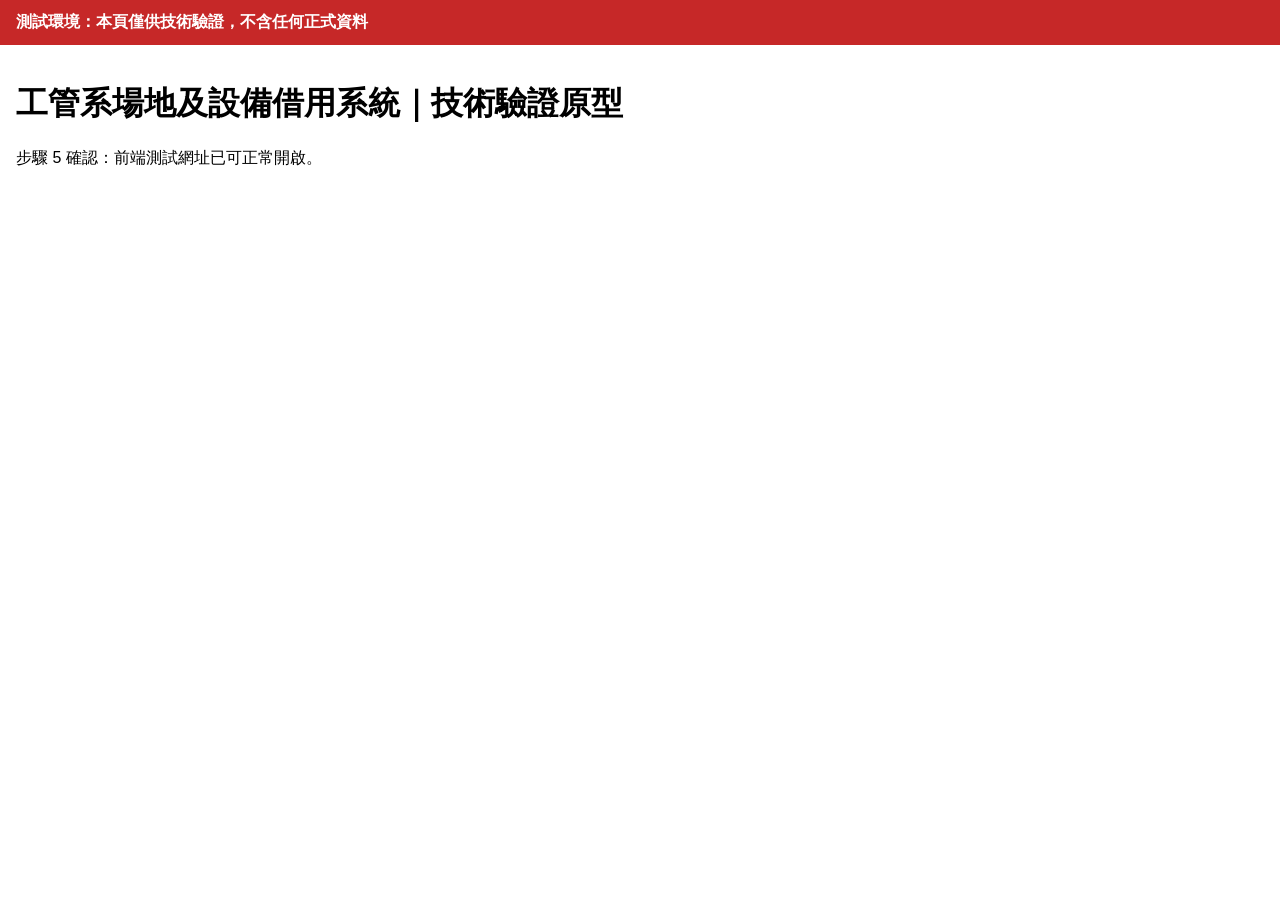
==== index.html @ 8d5079b2 "Create index.html" ====
<!doctype html>
<html lang="zh-Hant">
<head>
  <meta charset="utf-8">
  <meta name="viewport" content="width=device-width, initial-scale=1">
  <title>借用系統原型（測試環境）</title>
</head>
<body style="font-family:sans-serif;margin:0">
  <div style="background:#c62828;color:#fff;padding:12px 16px;font-weight:bold">
    測試環境：本頁僅供技術驗證，不含任何正式資料
  </div>
  <main style="padding:16px">
    <h1>工管系場地及設備借用系統｜技術驗證原型</h1>
    <p>步驟 5 確認：前端測試網址已可正常開啟。</p>
  </main>
</body>
</html>
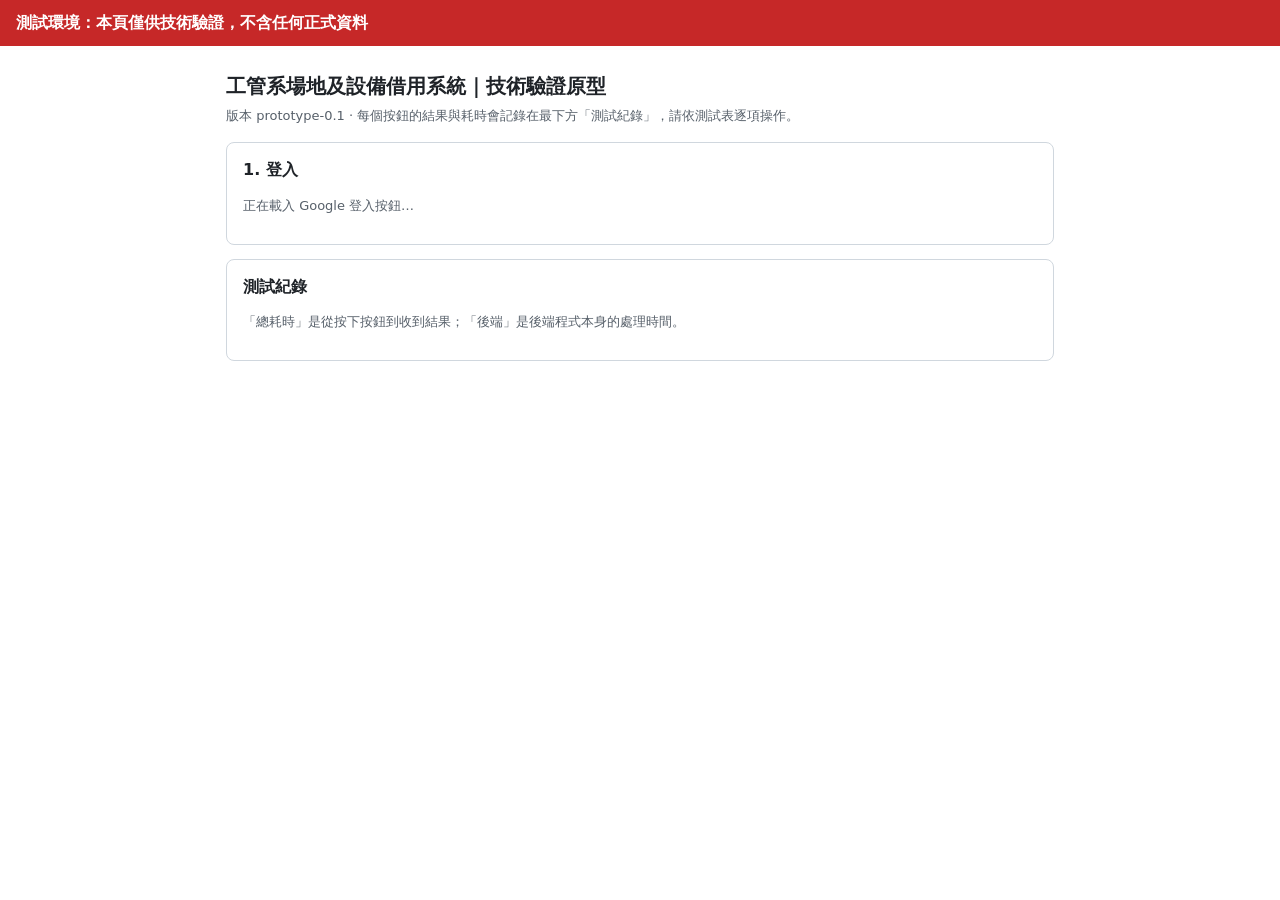
==== commit 69be4edb: "原型測試頁 prototype-0.1" ====
--- a/index.html
+++ b/index.html
@@ -1,17 +1,341 @@
 <!doctype html>
 <html lang="zh-Hant">
 <head>
-  <meta charset="utf-8">
-  <meta name="viewport" content="width=device-width, initial-scale=1">
-  <title>借用系統原型（測試環境）</title>
+<meta charset="utf-8">
+<meta name="viewport" content="width=device-width, initial-scale=1">
+<title>借用系統原型（測試環境）</title>
+<!-- 工管系場地及設備借用系統｜技術驗證原型前端 prototype-0.1（2026-10-23）
+     本頁只放公開資訊：後端網址、Google 登入用戶端 ID。不含任何密碼、金鑰或資料。 -->
+<script src="https://accounts.google.com/gsi/client" async defer></script>
+<style>
+  :root { --red:#c62828; --ink:#1f2328; --mute:#57606a; --line:#d0d7de; --bg:#f6f8fa; --ok:#1a7f37; --bad:#cf222e; --warn:#9a6700; }
+  * { box-sizing:border-box; }
+  body { margin:0; font-family:"Noto Sans TC","Microsoft JhengHei",system-ui,sans-serif; color:var(--ink); background:#fff; line-height:1.6; }
+  .banner { background:var(--red); color:#fff; padding:10px 16px; font-weight:700; position:sticky; top:0; z-index:10; }
+  .inapp { display:none; background:#fff4ce; border-bottom:1px solid #e3c25b; padding:10px 16px; }
+  main { max-width:860px; margin:0 auto; padding:16px; }
+  h1 { font-size:20px; margin:8px 0 4px; }
+  h2 { font-size:16px; margin:0 0 8px; }
+  .sub { color:var(--mute); font-size:13px; margin:0 0 16px; }
+  section { border:1px solid var(--line); border-radius:8px; padding:14px 16px; margin:0 0 14px; }
+  .row { display:flex; flex-wrap:wrap; gap:8px; align-items:center; margin:6px 0; }
+  button { font:inherit; font-size:14px; padding:7px 12px; border:1px solid var(--line); border-radius:6px; background:var(--bg); cursor:pointer; }
+  button.primary { background:#0969da; border-color:#0969da; color:#fff; }
+  button.admin { border-color:#bf8700; }
+  button:disabled { opacity:.5; cursor:not-allowed; }
+  input, select { font:inherit; font-size:14px; padding:6px 8px; border:1px solid var(--line); border-radius:6px; }
+  .who { display:grid; grid-template-columns:max-content 1fr; gap:2px 12px; font-size:14px; }
+  .who dt { color:var(--mute); }
+  .who dd { margin:0; word-break:break-all; }
+  .tag { display:inline-block; font-size:12px; padding:1px 8px; border-radius:10px; border:1px solid var(--line); margin-right:4px; }
+  .note { font-size:13px; color:var(--mute); }
+  #log { list-style:none; padding:0; margin:0; font-size:13px; max-height:420px; overflow:auto; }
+  #log li { border-bottom:1px solid var(--line); padding:6px 2px; }
+  #log .t { color:var(--mute); margin-right:6px; }
+  .ok { color:var(--ok); font-weight:700; }
+  .bad { color:var(--bad); font-weight:700; }
+  .warn { color:var(--warn); font-weight:700; }
+  table { border-collapse:collapse; width:100%; font-size:13px; }
+  th, td { border-bottom:1px solid var(--line); text-align:left; padding:4px 6px; }
+  .hidden { display:none; }
+</style>
 </head>
-<body style="font-family:sans-serif;margin:0">
-  <div style="background:#c62828;color:#fff;padding:12px 16px;font-weight:bold">
-    測試環境：本頁僅供技術驗證，不含任何正式資料
-  </div>
-  <main style="padding:16px">
-    <h1>工管系場地及設備借用系統｜技術驗證原型</h1>
-    <p>步驟 5 確認：前端測試網址已可正常開啟。</p>
-  </main>
+<body>
+<div class="banner">測試環境：本頁僅供技術驗證，不含任何正式資料</div>
+<div class="inapp" id="inapp">
+  您正在 App 內建瀏覽器中開啟，Google 可能不允許在這裡登入。
+  <a id="openExternal" href="#">請改用手機瀏覽器開啟</a>（或按右上角「⋯」選擇「以瀏覽器開啟」）。
+</div>
+<main>
+  <h1>工管系場地及設備借用系統｜技術驗證原型</h1>
+  <p class="sub">版本 prototype-0.1 · 每個按鈕的結果與耗時會記錄在最下方「測試紀錄」，請依測試表逐項操作。</p>
+
+  <section id="loginBox">
+    <h2>1. 登入</h2>
+    <div id="gsiButton"></div>
+    <p class="note" id="gsiStatus">正在載入 Google 登入按鈕…</p>
+  </section>
+
+  <section id="meBox" class="hidden">
+    <h2>目前登入者</h2>
+    <dl class="who">
+      <dt>姓名</dt><dd id="meName"></dd>
+      <dt>Google Email</dt><dd id="meEmail"></dd>
+      <dt>使用者編號</dt><dd id="meId"></dd>
+      <dt>帳號狀態</dt><dd id="meStatus"></dd>
+      <dt>角色</dt><dd id="meRoles"></dd>
+      <dt>學校 Email</dt><dd id="meSchool"></dd>
+    </dl>
+    <div class="row">
+      <button onclick="doMe()">重新讀取我的資料</button>
+      <button onclick="doLogout()">登出</button>
+    </div>
+  </section>
+
+  <section id="setupBox" class="hidden">
+    <h2>首位系統管理員初始化</h2>
+    <p class="note">系統尚未初始化。只有系辦指定的帳號，輸入系辦產生的設定碼才會成功。設定碼請不要貼到任何對話中。</p>
+    <div class="row">
+      <input id="setupCode" placeholder="XXXX-XXXX-XXXX" autocomplete="off" maxlength="20">
+      <button class="primary" onclick="doClaim()">送出設定碼</button>
+    </div>
+  </section>
+
+  <section id="testBox" class="hidden">
+    <h2>2. 權限測試</h2>
+    <div class="row">
+      <button onclick="doAdminPing()">呼叫「僅系統管理員可用」功能</button>
+      <button onclick="doFakeSession()">用偽造的登入代碼呼叫</button>
+    </div>
+  </section>
+
+  <section id="bookBox" class="hidden">
+    <h2>3. 預約測試（測試預約表）</h2>
+    <div class="row">
+      <label>日期 <input type="date" id="bkDate" value="2026-11-10"></label>
+      <label>開始 <select id="bkStart"></select></label>
+      <label>結束 <select id="bkEnd"></select></label>
+    </div>
+    <div class="row">
+      <button class="primary" onclick="doBook()">預約這個時段</button>
+      <button onclick="doDoubleSubmit()">同一筆連按兩次送出</button>
+      <button onclick="doList()">查看已預約時段</button>
+    </div>
+    <p class="note">「開始含、結束不含」：10:00–12:00 與 12:00–14:00 不衝突。一般使用者只會看到時段，看不到預約人。</p>
+    <div id="bookTable"></div>
+  </section>
+
+  <section id="adminBox" class="hidden">
+    <h2>4. 系統管理員測試工具</h2>
+    <div class="row">
+      <button class="admin" onclick="doBurst()">同時送出 20 次搶同一時段</button>
+      <button class="admin" onclick="doBook('rollback')">模擬寫入中斷（自動還原）</button>
+      <button class="admin" onclick="doBook('no_rollback')">模擬寫入中斷（不還原）</button>
+      <button class="admin" onclick="doRecover()">執行寫入檢查與還原</button>
+    </div>
+    <div class="row">
+      <button class="admin" onclick="doMail()">寄測試信給自己</button>
+      <button class="admin" onclick="doReset()">清除所有測試預約</button>
+    </div>
+    <p class="note">模擬中斷會在寫完 2 張表後故意中斷；「不還原」用來演練人工復原程序。</p>
+  </section>
+
+  <section id="schoolBox" class="hidden">
+    <h2>5. 學校 Email 驗證測試（教職員）</h2>
+    <div class="row">
+      <input id="schoolEmail" type="email" placeholder="學校 Email" style="min-width:240px">
+      <button onclick="doSendCode()">寄送驗證碼</button>
+    </div>
+    <div class="row">
+      <input id="schoolCode" inputmode="numeric" maxlength="6" placeholder="6 位數驗證碼" autocomplete="one-time-code">
+      <button onclick="doVerifyCode()">驗證</button>
+    </div>
+  </section>
+
+  <section>
+    <h2>測試紀錄</h2>
+    <p class="note">「總耗時」是從按下按鈕到收到結果；「後端」是後端程式本身的處理時間。</p>
+    <ul id="log"></ul>
+  </section>
+</main>
+
+<script>
+const API_URL = 'https://script.google.com/macros/s/AKfycbzIPIRBv3GJ_OPMR44hlj51hFfZrokOeb2DETvMvHCjfbGrGHdk-SetoTSRrKsiSlfT/exec';
+const CLIENT_ID = '269159264875-4p1ldq220ihoei495b5eg4m7voqc6a8o.apps.googleusercontent.com';
+const SESSION_KEY = 'im_proto_session';
+let me = null;
+
+/* ---------- App 內建瀏覽器提示（LINE、Facebook、Instagram） ---------- */
+(function () {
+  const ua = navigator.userAgent || '';
+  if (/Line\//i.test(ua) || /FBAN|FBAV|Instagram/i.test(ua)) {
+    document.getElementById('inapp').style.display = 'block';
+    const u = new URL(location.href);
+    if (/Line\//i.test(ua)) u.searchParams.set('openExternalBrowser', '1');
+    document.getElementById('openExternal').href = u.toString();
+  }
+})();
+
+/* ---------- 時段選單 ---------- */
+(function () {
+  const s = document.getElementById('bkStart'), e = document.getElementById('bkEnd');
+  for (let h = 8; h <= 22; h++) {
+    const t = String(h).padStart(2, '0') + ':00';
+    if (h < 22) s.add(new Option(t, t));
+    if (h > 8) e.add(new Option(t, t));
+  }
+  s.value = '10:00'; e.value = '12:00';
+})();
+
+/* ---------- 共用：呼叫後端 ---------- */
+async function api(action, body) {
+  const payload = Object.assign({ action: action }, body || {});
+  if (action !== 'login' && !('session' in payload)) payload.session = sessionStorage.getItem(SESSION_KEY);
+  const t0 = performance.now();
+  try {
+    // 用 text/plain 送出 JSON，避免瀏覽器先發預檢請求（Apps Script 不支援）；憑證放在內容，不放網址
+    const resp = await fetch(API_URL, { method: 'POST', headers: { 'Content-Type': 'text/plain;charset=utf-8' }, body: JSON.stringify(payload), redirect: 'follow', credentials: 'omit' });
+    const data = await resp.json();
+    data._ms = Math.round(performance.now() - t0);
+    return data;
+  } catch (err) {
+    return { ok: false, error: 'NETWORK', message: '無法連線到後端：' + err.message, _ms: Math.round(performance.now() - t0) };
+  }
+}
+
+function log(label, r, cls) {
+  const li = document.createElement('li');
+  const t = document.createElement('span'); t.className = 't';
+  t.textContent = new Date().toLocaleTimeString('zh-TW', { hour12: false });
+  const s = document.createElement('span');
+  s.className = cls || (r.ok ? 'ok' : 'bad');
+  s.textContent = (r.ok ? '成功' : '失敗') + '｜' + label + '：';
+  const m = document.createElement('span');
+  m.textContent = (r.message || r.error || '') +
+    (r._ms !== undefined ? '（總耗時 ' + (r._ms / 1000).toFixed(1) + ' 秒' + (r.serverMs !== undefined ? '，後端 ' + (r.serverMs / 1000).toFixed(1) + ' 秒' : '') + '）' : '') +
+    (r.remainingQuota !== undefined ? '　今日剩餘寄信額度：' + r.remainingQuota : '');
+  li.append(t, s, m);
+  document.getElementById('log').prepend(li);
+}
+
+/* ---------- Google 登入 ---------- */
+function initGoogle() {
+  google.accounts.id.initialize({ client_id: CLIENT_ID, callback: onGoogleCredential, auto_select: false, cancel_on_tap_outside: true });
+  google.accounts.id.renderButton(document.getElementById('gsiButton'), { theme: 'outline', size: 'large', text: 'signin_with', locale: 'zh-TW' });
+  document.getElementById('gsiStatus').textContent = '請按上方按鈕，以 Google 帳號登入（原型期間只有列入測試名單的帳號能登入）。';
+  if (sessionStorage.getItem(SESSION_KEY)) doMe(true);
+}
+
+async function onGoogleCredential(resp) {
+  document.getElementById('gsiStatus').textContent = '已取得 Google 登入憑證，正在由後端驗證…';
+  const r = await api('login', { idToken: resp.credential });
+  log('登入（後端驗證 Google 憑證）', r);
+  if (r.ok) { sessionStorage.setItem(SESSION_KEY, r.session); showMe(r.user, r.initialized); }
+  else document.getElementById('gsiStatus').textContent = '登入失敗：' + (r.message || r.error);
+}
+
+function showMe(u, initialized) {
+  me = u;
+  const isAdmin = u.roles.indexOf('SYS_ADMIN') >= 0;
+  const statusText = { PENDING: '待審核', ACTIVE: '已啟用', SUSPENDED: '停用' };
+  const roleText = { SYS_ADMIN: '系統管理員', OFFICE_ADMIN: '系辦日常管理者' };
+  document.getElementById('meName').textContent = u.name;
+  document.getElementById('meEmail').textContent = u.email;
+  document.getElementById('meId').textContent = u.userId;
+  document.getElementById('meStatus').textContent = statusText[u.status] || u.status;
+  document.getElementById('meRoles').textContent = u.roles.length ? u.roles.map(x => roleText[x] || x).join('、') : '（無）';
+  document.getElementById('meSchool').textContent = u.schoolEmail ? u.schoolEmail + (u.schoolEmailVerified ? '（已驗證）' : '（未驗證）') : '（未設定）';
+  document.getElementById('gsiStatus').textContent = '已登入。';
+  ['meBox', 'testBox', 'bookBox', 'schoolBox'].forEach(id => document.getElementById(id).classList.remove('hidden'));
+  document.getElementById('adminBox').classList.toggle('hidden', !isAdmin);
+  document.getElementById('setupBox').classList.toggle('hidden', !!initialized);
+}
+
+async function doMe(silent) {
+  const r = await api('me');
+  if (!silent || !r.ok) log('讀取我的資料', r);
+  if (r.ok) showMe(r.user, r.initialized); else sessionStorage.removeItem(SESSION_KEY);
+}
+
+async function doLogout() {
+  const r = await api('logout');
+  log('登出', r);
+  sessionStorage.removeItem(SESSION_KEY);
+  if (window.google) google.accounts.id.disableAutoSelect();
+  me = null;
+  ['meBox', 'testBox', 'bookBox', 'schoolBox', 'adminBox', 'setupBox'].forEach(id => document.getElementById(id).classList.add('hidden'));
+  document.getElementById('gsiStatus').textContent = '已登出。如需再測試，請重新登入。';
+}
+
+/* ---------- 初始化與權限 ---------- */
+async function doClaim() {
+  const code = document.getElementById('setupCode').value;
+  const r = await api('claimAdmin', { code: code });
+  document.getElementById('setupCode').value = '';
+  log('首位系統管理員初始化', r);
+  if (r.ok) doMe(true);
+}
+async function doAdminPing() { log('呼叫僅系統管理員功能', await api('adminPing')); }
+async function doFakeSession() {
+  const r = await api('adminPing', { session: 'fake-' + Math.random().toString(16).slice(2) });
+  log('偽造登入代碼呼叫（應被拒）', r, r.ok ? 'bad' : 'ok');
+}
+
+/* ---------- 預約 ---------- */
+function slot() {
+  const d = document.getElementById('bkDate').value;
+  return { slotStart: d + 'T' + document.getElementById('bkStart').value, slotEnd: d + 'T' + document.getElementById('bkEnd').value };
+}
+function newKey() { return 'k-' + crypto.randomUUID(); }
+
+async function doBook(simulate) {
+  const r = await api('book', Object.assign({ submissionKey: newKey(), simulate: simulate || 'none' }, slot()));
+  const label = simulate === 'rollback' ? '模擬中斷（自動還原）' : simulate === 'no_rollback' ? '模擬中斷（不還原）' : '預約 ' + slot().slotStart.replace('T', ' ') + '–' + slot().slotEnd.slice(11);
+  log(label, r, simulate ? (r.error === 'WRITE_FAILED' || r.error === 'INTERRUPTED_NO_ROLLBACK' ? 'warn' : 'bad') : undefined);
+}
+
+async function doDoubleSubmit() {
+  const key = newKey();
+  const body = Object.assign({ submissionKey: key }, slot());
+  const rs = await Promise.all([api('book', body), api('book', body)]);
+  const created = rs.filter(r => r.ok && !r.duplicate).length;
+  const dup = rs.filter(r => r.ok && r.duplicate).length;
+  log('同一筆連按兩次', { ok: created <= 1, message: '新建立 ' + created + ' 筆、判定重複 ' + dup + ' 筆（預期：最多建立 1 筆）', _ms: Math.max(rs[0]._ms, rs[1]._ms) });
+}
+
+async function doBurst() {
+  const s = slot();
+  const t0 = performance.now();
+  const rs = await Promise.all(Array.from({ length: 20 }, () => api('book', Object.assign({ submissionKey: newKey() }, s))));
+  const okN = rs.filter(r => r.ok).length, conflict = rs.filter(r => r.error === 'CONFLICT').length, busy = rs.filter(r => r.error === 'BUSY').length, other = 20 - okN - conflict - busy;
+  log('同時送出 20 次', { ok: okN <= 1, message: '成功 ' + okN + '、時段已被預約 ' + conflict + '、系統忙碌 ' + busy + '、其他 ' + other + '（預期：成功最多 1 筆）', _ms: Math.round(performance.now() - t0) });
+}
+
+async function doList() {
+  const r = await api('listBookings');
+  log('查看已預約時段', Object.assign({}, r, { message: r.ok ? '共 ' + r.bookings.length + ' 筆' + (r.isAdmin ? '；未完成寫入 ' + r.pendingWrites + ' 筆' : '') : r.message }));
+  const box = document.getElementById('bookTable');
+  box.textContent = '';
+  if (!r.ok) return;
+  const tbl = document.createElement('table');
+  const head = ['日期', '時段', '狀態', '是我預約的'].concat(r.isAdmin ? ['預約人（僅管理員可見）', '預約編號'] : []);
+  const tr = tbl.insertRow(); head.forEach(h => { const th = document.createElement('th'); th.textContent = h; tr.append(th); });
+  r.bookings.sort((a, b) => a.slotStart < b.slotStart ? -1 : 1).forEach(b => {
+    const row = tbl.insertRow();
+    [b.slotStart.slice(0, 10), b.slotStart.slice(11) + '–' + b.slotEnd.slice(11), b.status, b.mine ? '是' : ''].concat(r.isAdmin ? [b.userName, b.bookingId] : [])
+      .forEach(v => { row.insertCell().textContent = v; });
+  });
+  box.append(tbl);
+}
+
+/* ---------- 管理員工具 ---------- */
+async function doRecover() {
+  const r = await api('recover');
+  log('執行寫入檢查與還原', Object.assign({}, r, { message: (r.message || '') + (r.fixed && r.fixed.length ? '：' + r.fixed.join('、') : '') }));
+}
+async function doMail() { log('寄測試信', await api('sendTestMail')); }
+async function doReset() {
+  if (!confirm('確定要清除所有測試預約嗎？（只影響測試預約表）')) return;
+  log('清除測試預約', await api('resetBookings'));
+}
+
+/* ---------- 學校 Email ---------- */
+async function doSendCode() { log('寄送學校 Email 驗證碼', await api('sendSchoolCode', { email: document.getElementById('schoolEmail').value })); }
+async function doVerifyCode() {
+  const r = await api('verifySchoolCode', { code: document.getElementById('schoolCode').value });
+  document.getElementById('schoolCode').value = '';
+  log('驗證學校 Email', r);
+  if (r.ok) doMe(true);
+}
+
+/* ---------- 啟動：Google 登入程式庫載入完成後建立按鈕 ---------- */
+if (window.google && google.accounts && google.accounts.id) initGoogle();
+else window.onGoogleLibraryLoad = initGoogle;
+setTimeout(function () {
+  if (!(window.google && google.accounts && google.accounts.id)) {
+    document.getElementById('gsiStatus').textContent = 'Google 登入按鈕載入失敗，請確認網路連線，或改用 Chrome／Safari 開啟本頁。';
+  }
+}, 10000);
+</script>
 </body>
 </html>
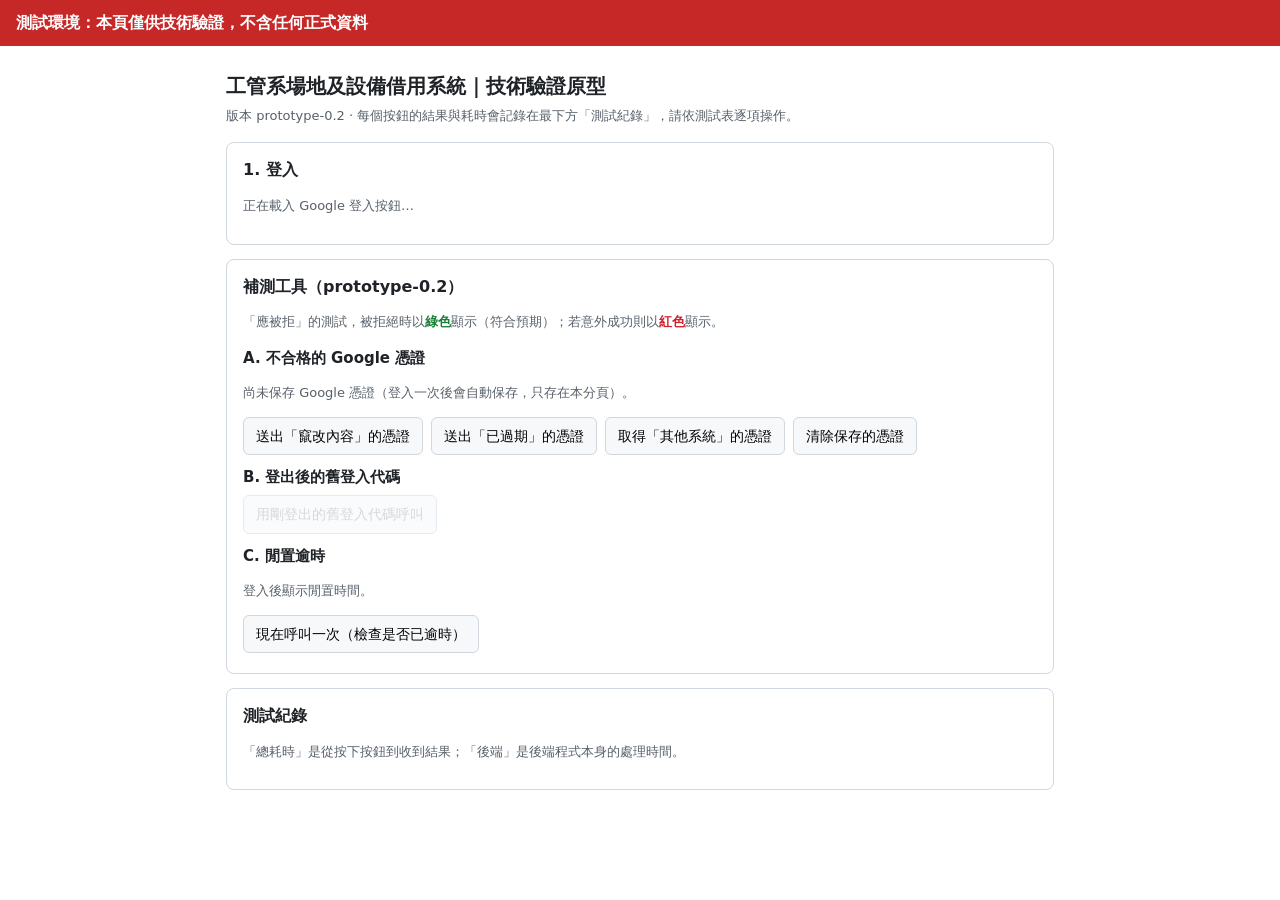
==== commit 89c375dc: "原型測試頁 prototype-0.2" ====
--- a/index.html
+++ b/index.html
@@ -4,7 +4,7 @@
 <meta charset="utf-8">
 <meta name="viewport" content="width=device-width, initial-scale=1">
 <title>借用系統原型（測試環境）</title>
-<!-- 工管系場地及設備借用系統｜技術驗證原型前端 prototype-0.1（2026-10-23）
+<!-- 工管系場地及設備借用系統｜技術驗證原型前端 prototype-0.2（2026-10-23）
      本頁只放公開資訊：後端網址、Google 登入用戶端 ID。不含任何密碼、金鑰或資料。 -->
 <script src="https://accounts.google.com/gsi/client" async defer></script>
 <style>
@@ -48,7 +48,7 @@
 </div>
 <main>
   <h1>工管系場地及設備借用系統｜技術驗證原型</h1>
-  <p class="sub">版本 prototype-0.1 · 每個按鈕的結果與耗時會記錄在最下方「測試紀錄」，請依測試表逐項操作。</p>
+  <p class="sub">版本 prototype-0.2 · 每個按鈕的結果與耗時會記錄在最下方「測試紀錄」，請依測試表逐項操作。</p>
 
   <section id="loginBox">
     <h2>1. 登入</h2>
@@ -81,6 +81,32 @@
     </div>
   </section>
 
+  <section id="retestBox">
+    <h2>補測工具（prototype-0.2）</h2>
+    <p class="note">「應被拒」的測試，被拒絕時以<span class="ok">綠色</span>顯示（符合預期）；若意外成功則以<span class="bad">紅色</span>顯示。</p>
+
+    <h3 style="font-size:15px;margin:10px 0 4px">A. 不合格的 Google 憑證</h3>
+    <p class="note" id="credInfo">尚未保存 Google 憑證（登入一次後會自動保存，只存在本分頁）。</p>
+    <div class="row">
+      <button onclick="doTamperedCred()">送出「竄改內容」的憑證</button>
+      <button onclick="doExpiredCred()">送出「已過期」的憑證</button>
+      <button onclick="startOtherSystem()">取得「其他系統」的憑證</button>
+      <button onclick="clearSavedCred()">清除保存的憑證</button>
+    </div>
+    <div id="otherBtn"></div>
+
+    <h3 style="font-size:15px;margin:10px 0 4px">B. 登出後的舊登入代碼</h3>
+    <div class="row">
+      <button id="oldSessBtn" onclick="doOldSession()" disabled>用剛登出的舊登入代碼呼叫</button>
+    </div>
+
+    <h3 style="font-size:15px;margin:10px 0 4px">C. 閒置逾時</h3>
+    <p class="note" id="idleInfo">登入後顯示閒置時間。</p>
+    <div class="row">
+      <button onclick="doIdleCheck()">現在呼叫一次（檢查是否已逾時）</button>
+    </div>
+  </section>
+
   <section id="testBox" class="hidden">
     <h2>2. 權限測試</h2>
     <div class="row">
@@ -142,8 +168,12 @@
 <script>
 const API_URL = 'https://script.google.com/macros/s/AKfycbzIPIRBv3GJ_OPMR44hlj51hFfZrokOeb2DETvMvHCjfbGrGHdk-SetoTSRrKsiSlfT/exec';
 const CLIENT_ID = '269159264875-4p1ldq220ihoei495b5eg4m7voqc6a8o.apps.googleusercontent.com';
+const OTHER_CLIENT_ID = '269159264875-oacpralsp395h3fji3h2mfgj2julj0v1.apps.googleusercontent.com'; // 「其他系統」補測專用
 const SESSION_KEY = 'im_proto_session';
+const CRED_KEY = 'im_proto_lastcred';   // 補測用：只存在本分頁，關閉分頁即消失
 let me = null;
+let lastActivity = 0;
+let oldSession = null;
 
 /* ---------- App 內建瀏覽器提示（LINE、Facebook、Instagram） ---------- */
 (function () {
@@ -177,6 +207,7 @@
     const resp = await fetch(API_URL, { method: 'POST', headers: { 'Content-Type': 'text/plain;charset=utf-8' }, body: JSON.stringify(payload), redirect: 'follow', credentials: 'omit' });
     const data = await resp.json();
     data._ms = Math.round(performance.now() - t0);
+    if (data.ok && action !== 'logout' && payload.session === sessionStorage.getItem(SESSION_KEY)) lastActivity = Date.now();
     return data;
   } catch (err) {
     return { ok: false, error: 'NETWORK', message: '無法連線到後端：' + err.message, _ms: Math.round(performance.now() - t0) };
@@ -210,7 +241,12 @@
   document.getElementById('gsiStatus').textContent = '已取得 Google 登入憑證，正在由後端驗證…';
   const r = await api('login', { idToken: resp.credential });
   log('登入（後端驗證 Google 憑證）', r);
-  if (r.ok) { sessionStorage.setItem(SESSION_KEY, r.session); showMe(r.user, r.initialized); }
+  if (r.ok) {
+    sessionStorage.setItem(SESSION_KEY, r.session);
+    sessionStorage.setItem(CRED_KEY, JSON.stringify({ cred: resp.credential, at: Date.now() }));
+    lastActivity = Date.now();
+    showMe(r.user, r.initialized);
+  }
   else document.getElementById('gsiStatus').textContent = '登入失敗：' + (r.message || r.error);
 }
 
@@ -238,9 +274,12 @@
 }
 
 async function doLogout() {
+  oldSession = sessionStorage.getItem(SESSION_KEY);
   const r = await api('logout');
   log('登出', r);
   sessionStorage.removeItem(SESSION_KEY);
+  document.getElementById('oldSessBtn').disabled = !oldSession;
+  lastActivity = 0;
   if (window.google) google.accounts.id.disableAutoSelect();
   me = null;
   ['meBox', 'testBox', 'bookBox', 'schoolBox', 'adminBox', 'setupBox'].forEach(id => document.getElementById(id).classList.add('hidden'));
@@ -269,7 +308,15 @@
 function newKey() { return 'k-' + crypto.randomUUID(); }
 
 async function doBook(simulate) {
-  const r = await api('book', Object.assign({ submissionKey: newKey(), simulate: simulate || 'none' }, slot()));
+  const body = Object.assign({ submissionKey: newKey(), simulate: simulate || 'none' }, slot());
+  let r = await api('book', body);
+  if (r.error === 'BUSY') {
+    // 安全重試：用同一個防重複代碼重送，最多建立 1 筆
+    log('系統忙碌，3 秒後以同一筆申請自動重試一次', r, 'warn');
+    await new Promise(res => setTimeout(res, 3000));
+    r = await api('book', body);
+    if (r.error === 'BUSY') r.message = '系統仍忙碌，請稍後再按一次（資料未變更，重按不會重複建立）';
+  }
   const label = simulate === 'rollback' ? '模擬中斷（自動還原）' : simulate === 'no_rollback' ? '模擬中斷（不還原）' : '預約 ' + slot().slotStart.replace('T', ' ') + '–' + slot().slotEnd.slice(11);
   log(label, r, simulate ? (r.error === 'WRITE_FAILED' || r.error === 'INTERRUPTED_NO_ROLLBACK' ? 'warn' : 'bad') : undefined);
 }
@@ -280,7 +327,9 @@
   const rs = await Promise.all([api('book', body), api('book', body)]);
   const created = rs.filter(r => r.ok && !r.duplicate).length;
   const dup = rs.filter(r => r.ok && r.duplicate).length;
-  log('同一筆連按兩次', { ok: created <= 1, message: '新建立 ' + created + ' 筆、判定重複 ' + dup + ' 筆（預期：最多建立 1 筆）', _ms: Math.max(rs[0]._ms, rs[1]._ms) });
+  const conflict = rs.filter(r => r.error === 'CONFLICT').length;
+  const busy = rs.filter(r => r.error === 'BUSY').length;
+  log('同一筆連按兩次', { ok: created <= 1, message: '新建立 ' + created + ' 筆、判定重複 ' + dup + ' 筆、時段已被預約 ' + conflict + ' 筆、系統忙碌 ' + busy + ' 筆（預期：最多建立 1 筆）', _ms: Math.max(rs[0]._ms, rs[1]._ms) });
 }
 
 async function doBurst() {
@@ -328,6 +377,93 @@
   if (r.ok) doMe(true);
 }
 
+/* ---------- 補測 A：不合格的 Google 憑證 ---------- */
+function savedCred() {
+  try { return JSON.parse(sessionStorage.getItem(CRED_KEY) || 'null'); } catch (e) { return null; }
+}
+function b64uDec(s) {
+  s = s.replace(/-/g, '+').replace(/_/g, '/');
+  while (s.length % 4) s += '=';
+  return Uint8Array.from(atob(s), c => c.charCodeAt(0));
+}
+function b64uEnc(bytes) {
+  let bin = '';
+  bytes.forEach(b => { bin += String.fromCharCode(b); });
+  return btoa(bin).replace(/\+/g, '-').replace(/\//g, '_').replace(/=+$/, '');
+}
+// 送出「應被拒」的憑證：被拒＝綠色（符合預期）；意外成功＝紅色，且不採用該登入
+async function sendBadCred(label, cred) {
+  const r = await api('login', { idToken: cred });
+  if (r.ok) {
+    log(label + '（應被拒，卻被接受！）', { ok: false, message: '不符預期，請截圖告知開發者', _ms: r._ms }, 'bad');
+  } else {
+    log(label + '（應被拒）', r, 'ok');
+  }
+}
+async function doTamperedCred() {
+  const s = savedCred();
+  if (!s) { log('竄改憑證', { ok: false, message: '尚未保存憑證，請先登出再登入一次' }); return; }
+  const p = s.cred.split('.');
+  const body = JSON.parse(new TextDecoder().decode(b64uDec(p[1])));
+  body.email = 'attacker@example.com';
+  body.name = '竄改測試';
+  p[1] = b64uEnc(new TextEncoder().encode(JSON.stringify(body)));
+  await sendBadCred('竄改內容的憑證（改為 attacker@example.com）', p.join('.'));
+}
+async function doExpiredCred() {
+  const s = savedCred();
+  if (!s) { log('過期憑證', { ok: false, message: '尚未保存憑證，請先登入一次' }); return; }
+  const min = Math.floor((Date.now() - s.at) / 60000);
+  if (min < 61) {
+    log('過期憑證', { ok: false, message: '這張憑證取得才 ' + min + ' 分鐘，Google 憑證約 60 分鐘後過期；請在超過 61 分鐘後再按' }, 'warn');
+    return;
+  }
+  await sendBadCred('已過期的憑證（取得後 ' + min + ' 分鐘）', s.cred);
+}
+function clearSavedCred() {
+  sessionStorage.removeItem(CRED_KEY);
+  log('清除保存的憑證', { ok: true, message: '已清除本分頁保存的 Google 憑證' });
+}
+function startOtherSystem() {
+  google.accounts.id.initialize({ client_id: OTHER_CLIENT_ID, callback: onOtherCredential, auto_select: false });
+  google.accounts.id.renderButton(document.getElementById('otherBtn'), { theme: 'filled_black', size: 'medium', text: 'continue_with', locale: 'zh-TW' });
+  log('其他系統憑證', { ok: true, message: '已顯示「其他系統」的黑色登入按鈕，請按它並選擇帳號' }, 'warn');
+}
+async function onOtherCredential(resp) {
+  document.getElementById('otherBtn').textContent = '';
+  await sendBadCred('發給其他系統的憑證', resp.credential);
+  google.accounts.id.initialize({ client_id: CLIENT_ID, callback: onGoogleCredential, auto_select: false, cancel_on_tap_outside: true });
+}
+
+/* ---------- 補測 B：登出後的舊登入代碼 ---------- */
+async function doOldSession() {
+  const r = await api('me', { session: oldSession });
+  log('用登出後的舊登入代碼呼叫（應被拒）', r, r.ok ? 'bad' : 'ok');
+}
+
+/* ---------- 補測 C：閒置逾時 ---------- */
+async function doIdleCheck() {
+  const idleSec = lastActivity ? Math.round((Date.now() - lastActivity) / 1000) : 0;
+  const r = await api('me');
+  log('閒置 ' + Math.floor(idleSec / 60) + ' 分 ' + (idleSec % 60) + ' 秒後呼叫', r, r.ok ? 'ok' : (r.reason === '閒置逾時' ? 'ok' : 'bad'));
+  if (r.ok) { showMe(r.user, r.initialized); return; }
+  sessionStorage.removeItem(SESSION_KEY);
+  lastActivity = 0;
+  document.getElementById('gsiStatus').textContent = '登入已失效（' + (r.reason || r.error) + '），請重新登入。';
+}
+setInterval(function () {
+  const s = savedCred();
+  document.getElementById('credInfo').textContent = s
+    ? '已保存 Google 憑證：取得於 ' + new Date(s.at).toLocaleTimeString('zh-TW', { hour12: false }) + '，已過 ' + Math.floor((Date.now() - s.at) / 60000) + ' 分鐘（超過 61 分鐘才能測「已過期」）。'
+    : '尚未保存 Google 憑證（登入一次後會自動保存，只存在本分頁）。';
+  if (lastActivity && sessionStorage.getItem(SESSION_KEY)) {
+    const sec = Math.round((Date.now() - lastActivity) / 1000);
+    document.getElementById('idleInfo').textContent = '上次成功操作：' + new Date(lastActivity).toLocaleTimeString('zh-TW', { hour12: false }) + '，已閒置 ' + Math.floor(sec / 60) + ' 分 ' + (sec % 60) + ' 秒。';
+  } else {
+    document.getElementById('idleInfo').textContent = '登入後顯示閒置時間。';
+  }
+}, 1000);
+
 /* ---------- 啟動：Google 登入程式庫載入完成後建立按鈕 ---------- */
 if (window.google && google.accounts && google.accounts.id) initGoogle();
 else window.onGoogleLibraryLoad = initGoogle;
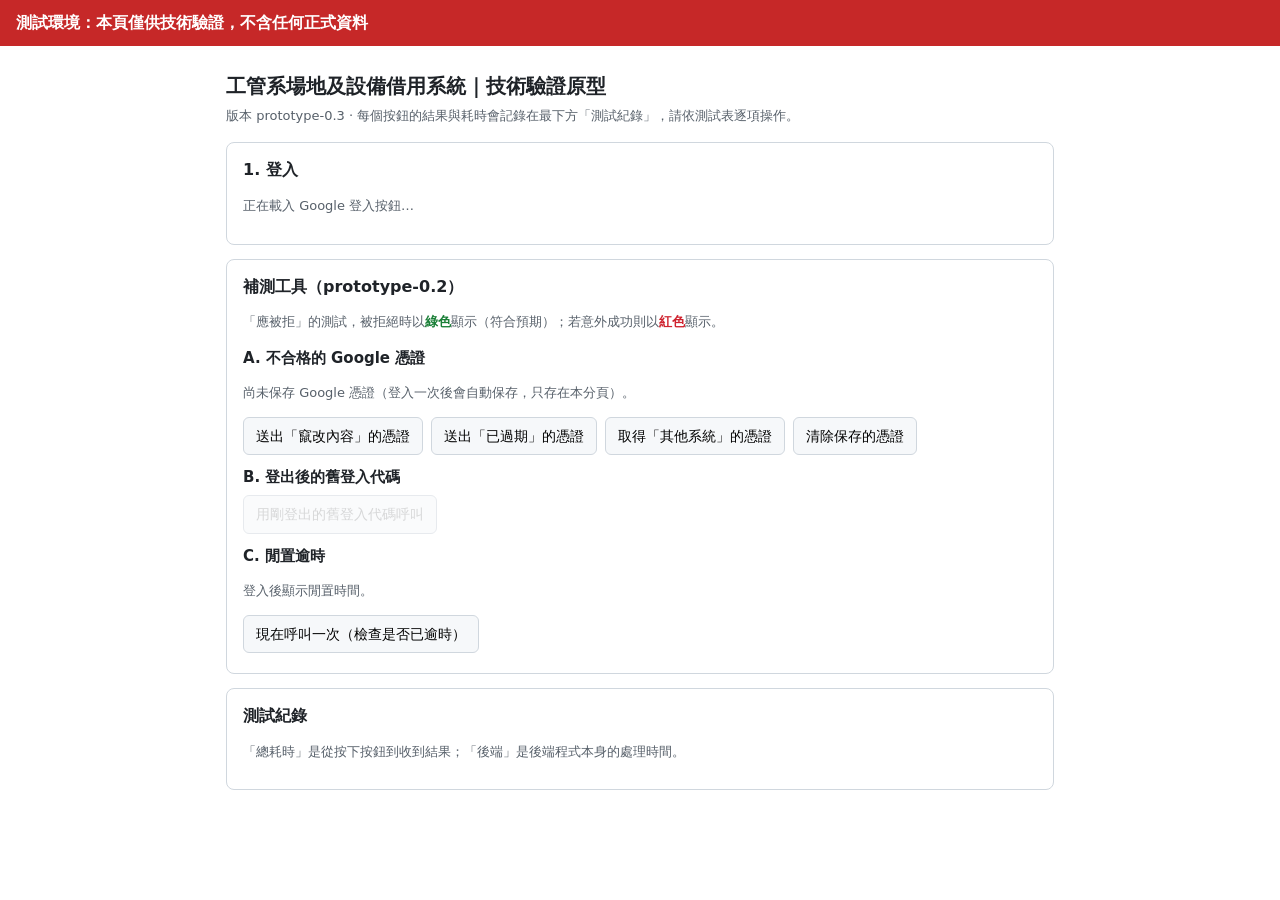
==== commit afdc737a: "prototype-0.3" ====
--- a/index.html
+++ b/index.html
@@ -4,7 +4,7 @@
 <meta charset="utf-8">
 <meta name="viewport" content="width=device-width, initial-scale=1">
 <title>借用系統原型（測試環境）</title>
-<!-- 工管系場地及設備借用系統｜技術驗證原型前端 prototype-0.2（2026-10-23）
+<!-- 工管系場地及設備借用系統｜技術驗證原型前端 prototype-0.3（2026-10-25）
      本頁只放公開資訊：後端網址、Google 登入用戶端 ID。不含任何密碼、金鑰或資料。 -->
 <script src="https://accounts.google.com/gsi/client" async defer></script>
 <style>
@@ -48,7 +48,7 @@
 </div>
 <main>
   <h1>工管系場地及設備借用系統｜技術驗證原型</h1>
-  <p class="sub">版本 prototype-0.2 · 每個按鈕的結果與耗時會記錄在最下方「測試紀錄」，請依測試表逐項操作。</p>
+  <p class="sub">版本 prototype-0.3 · 每個按鈕的結果與耗時會記錄在最下方「測試紀錄」，請依測試表逐項操作。</p>
 
   <section id="loginBox">
     <h2>1. 登入</h2>
@@ -154,8 +154,12 @@
     </div>
     <div class="row">
       <input id="schoolCode" inputmode="numeric" maxlength="6" placeholder="6 位數驗證碼" autocomplete="one-time-code">
-      <button onclick="doVerifyCode()">驗證</button>
-    </div>
+      <button id="verifyBtn" onclick="doVerifyCode()">驗證</button>
+    </div>
+    <div class="row">
+      <button onclick="doParallelWrong()">補測：同時送出 6 次錯誤驗證碼</button>
+    </div>
+    <p class="note">同時送出 6 次錯誤驗證碼，用來確認系統不會漏算錯誤次數。預期：5 次「驗證碼錯誤」、1 次「錯誤次數過多」。</p>
   </section>
 
   <section>
@@ -371,10 +375,26 @@
 /* ---------- 學校 Email ---------- */
 async function doSendCode() { log('寄送學校 Email 驗證碼', await api('sendSchoolCode', { email: document.getElementById('schoolEmail').value })); }
 async function doVerifyCode() {
-  const r = await api('verifySchoolCode', { code: document.getElementById('schoolCode').value });
-  document.getElementById('schoolCode').value = '';
-  log('驗證學校 Email', r);
-  if (r.ok) doMe(true);
+  const btn = document.getElementById('verifyBtn');
+  btn.disabled = true;                       // 等待結果時不可重按，避免同時送出
+  try {
+    const r = await api('verifySchoolCode', { code: document.getElementById('schoolCode').value });
+    document.getElementById('schoolCode').value = '';
+    log('驗證學校 Email', r);
+    if (r.ok) doMe(true);
+  } finally { btn.disabled = false; }
+}
+
+async function doParallelWrong() {
+  const t0 = performance.now();
+  const rs = await Promise.all(Array.from({ length: 6 }, () => api('verifySchoolCode', { code: '000000' })));
+  const cnt = k => rs.filter(r => r.error === k).length;
+  const wrong = cnt('WRONG_CODE'), many = cnt('TOO_MANY'), none = cnt('NO_CODE'), busy = cnt('BUSY'), okN = rs.filter(r => r.ok).length;
+  const pass = okN === 0 && wrong <= 5;
+  log('同時送出 6 次錯誤驗證碼', { ok: pass,
+    message: '驗證碼錯誤 ' + wrong + '、錯誤次數過多 ' + many + '、驗證碼不存在 ' + none + '、系統忙碌 ' + busy + '、成功 ' + okN +
+      '（剩餘次數依序：' + rs.filter(r => r.error === 'WRONG_CODE').map(r => (r.message.match(/剩 (\d) 次/) || [])[1]).join('、') + '）',
+    _ms: Math.round(performance.now() - t0) });
 }
 
 /* ---------- 補測 A：不合格的 Google 憑證 ---------- */
